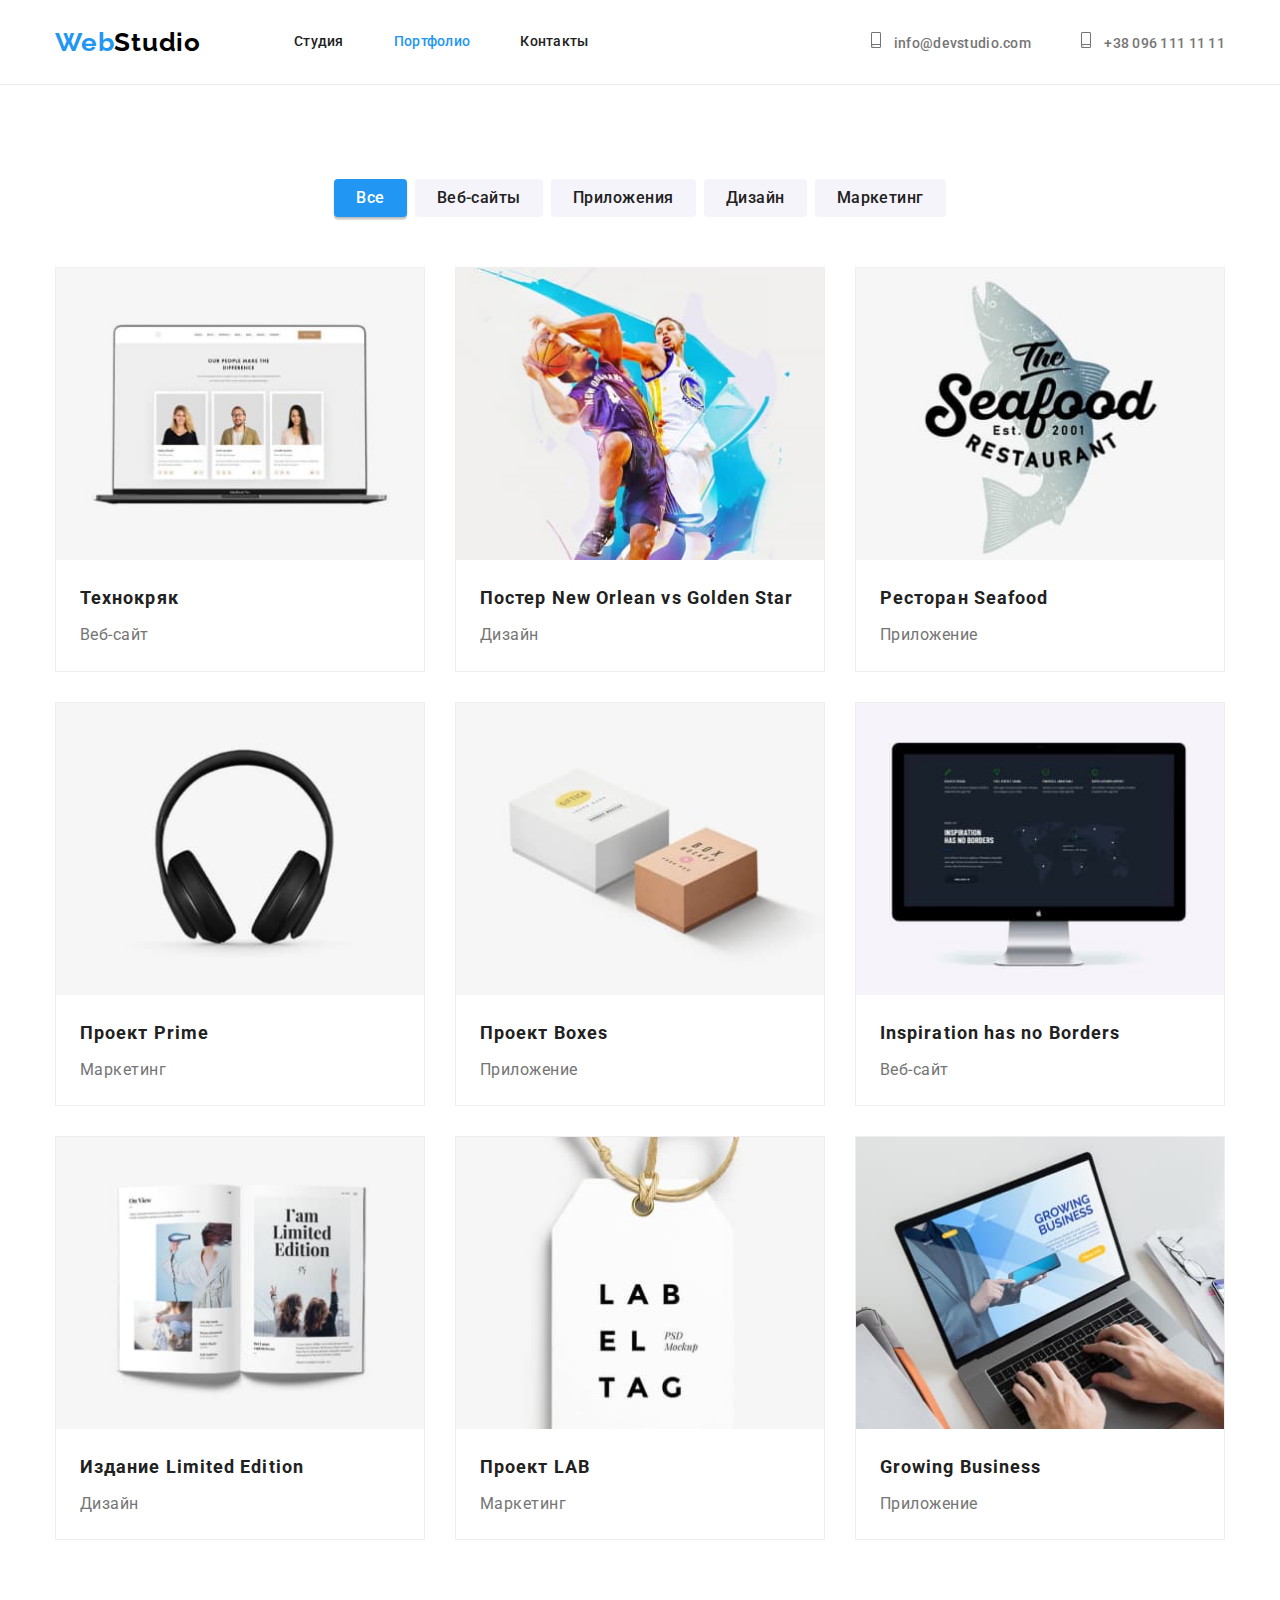
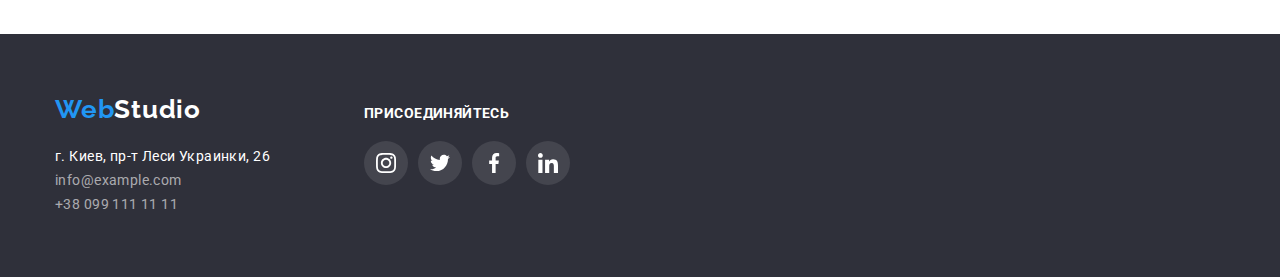
==== portfolio.html @ c4a21d58 "Initial commit" ====
<!DOCTYPE html>
<html lang="ru">
  <head>
    <meta charset="UTF-8" />
    <meta http-equiv="X-UA-Compatible" content="IE=edge" />
    <meta name="viewport" content="width=device-width, initial-scale=1.0" />
    <title>Портфолио</title>
    <link rel="preconnect" href="https://fonts.googleapis.com" />
    <link rel="preconnect" href="https://fonts.gstatic.com" crossorigin />
    <link
      href="https://fonts.googleapis.com/css2?family=Raleway:wght@700&family=Roboto:wght@400;500;700;900&display=swap"
      rel="stylesheet"
    />
    <link
      rel="stylesheet"
      href="https://cdn.jsdelivr.net/npm/modern-normalize@1.1.0/modern-normalize.min.css"
    />
    <link rel="stylesheet" href="./css/styles.css" />
  </head>
  <body>
    <header class="header">
      <div class="container">
        <!--Верхняя линия-->
        <a
          class="logo link"
          href="./index.html"
          aria-label="Логотип сайта"
          lang="en"
          >Web<span class="logo-dark">Studio</span>
        </a>
        <!--Навигация-->
        <nav class="nav">
          <ul class="nav-list list">
            <li class="nav-item">
              <a class="nav-link link" href="./index.html">Студия</a>
            </li>
            <li class="nav-item">
              <a class="nav-link current link" href="./portfolio.html"
                >Портфолио</a
              >
            </li>
            <li class="nav-item">
              <a class="nav-link link" href="">Контакты</a>
            </li>
          </ul>
        </nav>
        <!--tel+e-mail-->
        <div class="contacts">
          <ul class="contact-list list">
            <li class="contact-item">
              <a class="contact-link link" href="mailto:info@devstudio.com">
                <svg class="icon-smartphone" width="10" height="16">
                  <use href="./images/icons.svg#icon-smartphone"></use>
                </svg>
                info@devstudio.com</a
              >
            </li>
            <li class="contact-item">
              <a class="contact-link link" href="tel:+380961111111">
                <svg class="icon-smartphone" width="10" height="16">
                  <use href="./images/icons.svg#icon-smartphone"></use>
                </svg>
                +38 096 111 11 11</a
              >
            </li>
          </ul>
        </div>
      </div>
    </header>

    <main>
      <!--Наши проекты-->
      <section class="btn-filter">
        <div class="container">
          <h1 class="btn-title" hidden>Наши проекты</h1>
          <div class="nav-btn">
            <!--Кнопки фильтров списка проектов-->
            <ul class="btn-list list">
              <li class="btn-item">
                <button class="btn-text current" type="button">Все</button>
              </li>
              <li class="btn-item">
                <button class="btn-text" type="button">Веб-сайты</button>
              </li>
              <li class="btn-item">
                <button class="btn-text" type="button">Приложения</button>
              </li>
              <li class="btn-item">
                <button class="btn-text" type="button">Дизайн</button>
              </li>
              <li class="btn-item">
                <button class="btn-text" type="button">Маркетинг</button>
              </li>
            </ul>
          </div>

          <!--Галерея проектов-->
          <ul class="gallery-list list">
            <li class="gallery-item">
              <a class="gallery-link link" href="#">
                <img
                  src="./images/our-project/tehnokryak.jpg"
                  alt="Интерфейс сайта"
                  width="370"
                  height="294"
                />
                <div class="gallery-content">
                  <h2 class="gallery-title">Технокряк</h2>
                  <p class="gallery-text">Веб-сайт</p>
                </div>
              </a>
            </li>
            <li class="gallery-item">
              <a class="gallery-link link" href="#">
                <img
                  src="./images/our-project/poster-no-gs.jpg"
                  alt="Баскетболисты"
                  width="370"
                  height="294"
                />
                <div class="gallery-content">
                  <h2 class="gallery-title">
                    Постер New Orlean vs Golden Star
                  </h2>
                  <p class="gallery-text">Дизайн</p>
                </div>
              </a>
            </li>
            <li class="gallery-item">
              <a class="gallery-link link" href="#">
                <img
                  src="./images/our-project/seafood.jpg"
                  alt="Интерфейс приложения"
                  width="370"
                  height="294"
                />
                <div class="gallery-content">
                  <h2 class="gallery-title">Ресторан Seafood</h2>
                  <p class="gallery-text">Приложение</p>
                </div>
              </a>
            </li>
            <li class="gallery-item">
              <a class="gallery-link link" href="#">
                <img
                  src="./images/our-project/project-prime.jpg"
                  alt="Наушники"
                  width="370"
                  height="294"
                />
                <div class="gallery-content">
                  <h2 class="gallery-title">Проект Prime</h2>
                  <p class="gallery-text">Маркетинг</p>
                </div>
              </a>
            </li>
            <li class="gallery-item">
              <a class="gallery-link link" href="#">
                <img
                  src="./images/our-project/project-boxes.jpg"
                  alt="Коробки"
                  width="370"
                  height="294"
                />
                <div class="gallery-content">
                  <h2 class="gallery-title">Проект Boxes</h2>
                  <p class="gallery-text">Приложение</p>
                </div>
              </a>
            </li>
            <li class="gallery-item">
              <a class="gallery-link link" href="#">
                <img
                  src="./images/our-project/inspitation.jpg"
                  alt="Интерфейс сайта"
                  width="370"
                  height="294"
                />
                <div class="gallery-content">
                  <h2 class="gallery-title">Inspiration has no Borders</h2>
                  <p class="gallery-text">Веб-сайт</p>
                </div>
              </a>
            </li>
            <li class="gallery-item">
              <a class="gallery-link link" href="#">
                <img
                  src="./images/our-project/limited-publish.jpg"
                  alt="Журнал"
                  width="370"
                  height="294"
                />
                <div class="gallery-content">
                  <h2 class="gallery-title">Издание Limited Edition</h2>
                  <p class="gallery-text">Дизайн</p>
                </div>
              </a>
            </li>
            <li class="gallery-item">
              <a class="gallery-link link" href="#">
                <img
                  src="./images/our-project/project-lab.jpg"
                  alt="Бирка"
                  width="370"
                  height="294"
                />
                <div class="gallery-content">
                  <h2 class="gallery-title">Проект LAB</h2>
                  <p class="gallery-text">Маркетинг</p>
                </div>
              </a>
            </li>
            <li class="gallery-item">
              <a class="gallery-link link" href="#">
                <img
                  src="./images/our-project/growing-app.jpg"
                  alt="Ноутбук"
                  width="370"
                  height="294"
                />
                <div class="gallery-content">
                  <h2 class="gallery-title">Growing Business</h2>
                  <p class="gallery-text">Приложение</p>
                </div>
              </a>
            </li>
          </ul>
        </div>
      </section>
    </main>

    <!--Подвал, контакты-->
    <footer class="footer">
      <!--Лого-->
      <div class="container">
        <div class="logo-box">
          <a
            class="logo link logo-footer"
            href="./index.html"
            aria-label="Логотип сайта"
            lang="en"
            >Web<span class="logo-light">Studio</span>
          </a>
          <address class="address">
            <ul class="list">
              <li>
                <a
                  class="address-text"
                  target="_blank"
                  href="https://goo.gl/maps/DQ1r9ML3YU5eXVheA"
                  >г. Киев, пр-т Леси Украинки, 26</a
                >
              </li>
              <li>
                <a class="address-link link" href="mailto:info@example.com"
                  >info@example.com</a
                >
              </li>
              <li>
                <a class="address-link link" href="tel:+380991111111"
                  >+38 099 111 11 11</a
                >
              </li>
            </ul>
          </address>
        </div>
        <div class="join-box">
          <h3 class="join-title">присоединяйтесь</h3>
          <ul class="join-list list">
            <li class="join-item">
              <a href="#" class="join-link link">
                <svg class="join-icon" width="20" height="20">
                  <use href="./images/icons.svg#icon-instagram"></use>
                </svg>
              </a>
            </li>
            <li class="join-item">
              <a href="#" class="join-link link">
                <svg class="join-icon" width="20" height="20">
                  <use href="./images/icons.svg#icon-twitter"></use>
                </svg>
              </a>
            </li>
            <li class="join-item">
              <a href="#" class="join-link link">
                <svg class="join-icon" width="20" height="20">
                  <use href="./images/icons.svg#icon-facebook"></use>
                </svg>
              </a>
            </li>
            <li class="join-item">
              <a href="#" class="join-link link">
                <svg class="join-icon" width="20" height="20">
                  <use href="./images/icons.svg#icon-linkedin"></use>
                </svg>
              </a>
            </li>
          </ul>
        </div>
      </div>
    </footer>
  </body>
</html>
---- css/styles.css ----
:root {
  --main-font: "Roboto", sans-serif;
  --secondary-font: "Raleway", sans-serif;

  /*Text colors */
  --accent-color: #2196f3;
  --main-text-color: #757575;
  --secondary-text-color: #212121;
  --third-color: #ffffff;

  /*Background colors */
  --main-bg-color: #ffffff;
  --secondary-bg-color: #f5f4fa;
  --dark-bg-color: #2f303a;
  --hero-btn-hover: #188ce8;
  --gallery-item-border: #eeeeee;
  --main-icon-color: #afb1b8;
}

body {
  color: var(--main-text-color);
  font-family: var(--main-font);
  font-size: 14px;
  letter-spacing: 0.03em;
}

h1,
h2,
h3,
h4,
h5,
h6,
p,
ul {
  margin: 0;
  padding: 0;
}

img {
  display: block;
  max-width: 100%;
  height: auto;
}

.link {
  text-decoration: none;
  color: currentColor;
}
.link:hover,
.link:focus {
  color: var(--accent-color);
}
.list {
  list-style: none;
}

/* ---Студия---*/
.services-title,
.team-title,
.clients-title {
  font-weight: 700;
  font-size: 36px;
  line-height: 1.17;
  text-align: center;
  letter-spacing: 0.03em;
  color: var(--secondary-text-color);
}

.container {
  margin-left: auto;
  margin-right: auto;
  width: 1200px;
  padding: 0 15px;
  /* outline: 2px solid tomato; */
}

/* Хедер */
.header {
  background-color: var(--main-bg-color);
  border-bottom: 1px solid #ececec;
}

.header > .container {
  display: flex;
  align-items: center;
}
.logo {
  font-family: var(--secondary-font);
  font-weight: 700;
  font-size: 26px;
  line-height: 1.19;
  letter-spacing: 0.03em;
  color: var(--accent-color);

  margin-right: 93px;
}
.logo-dark {
  color: #000000;
}

/* Навигация */
.nav-link,
.contact-link {
  display: block;
  padding: 32px 0;

  font-weight: 500;
  font-size: 14px;
  line-height: 1.14;
  letter-spacing: 0.02em;
}
.nav-link {
  color: var(--secondary-text-color);
}
.nav-link.current {
  color: var(--accent-color);
}
.nav-list {
  display: flex;
  align-items: center;
}
.nav-item {
  margin-right: 50px;
}
.nav-item:last-child {
  margin-right: 0;
}
.contacts {
  display: flex;
  align-items: center;
  margin-left: auto;
}
.contact-link {
  color: var(--main-text-color);
}
.contact-list {
  display: flex;
  align-items: center;
}
.contact-item {
  margin-right: 50px;
}
.contact-item:last-child {
  margin-right: 0;
}
.icon-mail,
.icon-smartphone {
  margin-right: 10px;
  fill: currentColor;
}
.icon-mail:hover,
.icon-smartphone:hover {
  fill: currentColor;
}

/* Секция Герой */
.hero {
  padding-top: 200px;
  padding-bottom: 200px;
  text-align: center;
  /* background-color: var(--dark-bg-color); */
  background-image: linear-gradient(
      to right,
      rgba(47, 48, 58, 0.4),
      rgba(47, 48, 58, 0.4)
    ),
    url(../images/hero/hero-bg.jpg);
  background-repeat: no-repeat;
  background-position: center;
  max-width: 1600px;
  height: 600px;
  margin-left: auto;
  margin-right: auto;
}
.hero-title {
  width: 696px;
  align-items: center;
  margin-left: auto;
  margin-right: auto;
  margin-bottom: 30px;
  font-weight: 900;
  font-size: 44px;
  line-height: 1.36;
  letter-spacing: 0.06em;
  text-transform: uppercase;
  color: var(--third-color);
}
.hero-btn {
  padding: 10px 32px;
  font-weight: 700;
  font-size: 16px;
  line-height: 1.88;
  border-radius: 4px;
  letter-spacing: 0.06em;
  color: var(--third-color);
  background-color: var(--accent-color);
}
.hero-btn:hover,
.hero-btn:focus {
  color: var(--third-color);
  background-color: var(--hero-btn-hover);
}

/* Особености */ /* Чем мы занимаемся */
.features-list,
.services-list {
  display: flex;
  align-items: center;
  margin-left: auto;
}
.features-item {
  margin-right: 30px;
  width: 270px;
}
.features-item:last-child {
  margin-right: 0;
}
.features {
  padding-top: 94px;
  padding-bottom: 94px;
  background-color: var(--main-bg-color);
}

.features-item-title {
  margin-bottom: 10px;
  font-weight: 700;
  font-size: 14px;
  line-height: 1.14;
  letter-spacing: 0.03em;
  text-transform: uppercase;
  color: var(--secondary-text-color);
}
.features-text {
  font-weight: 400;
  font-size: 14px;
  line-height: 1.71;
  letter-spacing: 0.03em;
  color: var(--main-text-color);
}
.features-box {
  display: flex;
  width: 270px;
  height: 120px;
  background-color: var(--secondary-bg-color);
  align-items: center;
  justify-content: center;
  border-radius: 4px;
  margin-bottom: 30px;
}
.services {
  padding-bottom: 94px;
  background-color: var(--main-bg-color);
}
.services-title {
  margin-bottom: 50px;
}
.services-item {
  margin-right: 30px;
}
.services-item:last-child {
  margin-right: 0;
}
/* Наша команда */
.team {
  padding: 94px 0;
  background-color: var(--secondary-bg-color);
}
.team-title {
  margin-bottom: 50px;
}
.team-list {
  display: flex;
  align-items: center;
}
.team-item {
  margin-right: 30px;
  background-color: var(--main-bg-color);
  box-shadow: 0px 1px 3px rgba(0, 0, 0, 0.12), 0px 1px 1px rgba(0, 0, 0, 0.14),
    0px 2px 1px rgba(0, 0, 0, 0.2);
  border-radius: 0px 0px 4px 4px;
}
.team-item:last-child {
  margin-right: 0;
}
.team-subtitle {
  margin-bottom: 10px;
  font-weight: 500;
  font-size: 16px;
  line-height: 1.19;
  text-align: center;
  letter-spacing: 0.03em;
  color: var(--secondary-text-color);
}
.team-text {
  font-weight: 400;
  font-size: 16px;
  line-height: 1.19;
  text-align: center;
  letter-spacing: 0.03em;
  color: var(--main-text-color);
  margin-bottom: 16px;
}
.team-content {
  padding-top: 30px;
  padding-bottom: 30px;
  display: flex;
  flex-direction: column;
  width: 270px;
  align-items: center;
}
.team-social-list {
  display: flex;
}
.team-social-item {
  display: flex;
  margin-right: 10px;
}
.team-social-item:last-child {
  margin-right: 0;
}
.team-social-link {
  width: 44px;
  height: 44px;
  fill: var(--main-icon-color);
  display: flex;
  border-radius: 50%;
  align-items: center;
  justify-content: center;
}
.team-social-link:hover,
.team-social-link:focus {
  background-color: var(--accent-color);
  fill: var(--main-bg-color);
}
/* Секция "Наши клиенты" */
.clients {
  padding: 94px 0;
}
.clients-title {
  margin-bottom: 50px;
}
.clients-list {
  display: flex;
}
.clients-item {
  display: flex;
  margin-right: 30px;
}
.clients-item:last-child {
  margin-right: 0;
}
.clients-link {
  display: flex;
  width: 170px;
  height: 92px;
  border: 1px solid var(--main-icon-color);
  align-items: center;
  justify-content: center;
  fill: var(--main-icon-color);
  border-radius: 4px;
}
.clients-link:hover,
.clients-link:focus {
  border: 1px solid var(--accent-color);
  fill: var(--accent-color);
}
/* Подвал */
.footer {
  padding: 60px 0;
  background-color: var(--dark-bg-color);
  box-sizing: border-box;
}
.footer > .container {
  display: flex;
  justify-content: flex-start;
  align-items: baseline;
}
.logo-box {
  margin-right: 70px;
  display: flex;
  flex-direction: column;
}
.logo-light {
  color: var(--third-color);
}
.logo-footer {
  margin-bottom: 20px;
}
.address {
  font-style: normal;
  display: flex;
  flex-direction: column;
}
.address-text {
  margin-bottom: 9px;
  font-weight: 400;
  font-size: 14px;
  line-height: 1.71;
  letter-spacing: 0.03em;
  color: var(--third-color);
  text-decoration: none;
}
.address-link {
  margin-bottom: 9px;
  font-weight: 400;
  font-size: 14px;
  line-height: 1.71;
  letter-spacing: 0.03em;
  color: rgba(255, 255, 255, 0.6);
}
.address-link:last-child {
  margin-bottom: 0;
}
.join-box {
  display: flex;
  flex-direction: column;
}
.join-title {
  display: flex;
  margin-bottom: 20px;
  font-weight: 700;
  font-size: 14px;
  line-height: 16px;
  letter-spacing: 0.03em;
  text-transform: uppercase;
  color: var(--third-color);
}
.join-list {
  display: flex;
}
.join-item {
  display: flex;
  margin-right: 10px;
}
.join-item:last-child {
  margin-right: 0;
}
.join-link {
  width: 44px;
  height: 44px;
  fill: var(--main-bg-color);
  display: flex;
  border-radius: 50%;
  align-items: center;
  justify-content: center;
  background: rgba(255, 255, 255, 0.1);
}
.join-link:hover,
.join-link:focus {
  background-color: var(--accent-color);
  fill: var(--main-bg-color);
}

/* ---Портфолио---*/

/* Фильтр */
.btn-filter {
  padding: 94px 0;
}
.btn-filter,
.btn-list,
.gallery-list {
  display: flex;
  align-items: center;
  justify-content: center;
}
.btn-list {
  margin-bottom: 50px;
}
.btn-item {
  margin-right: 8px;
}
.btn-item:last-child {
  margin-right: 0;
}

.btn-text {
  padding: 6px 22px;
  font-family: inherit;
  font-weight: 500;
  font-size: 16px;
  line-height: 1.63;
  text-align: center;
  letter-spacing: 0.03em;
  color: var(--secondary-text-color);
  background-color: var(--secondary-bg-color);
  border: none;
  border-radius: 4px;
}

.btn-text.current,
.btn-text:hover,
.btn.text:focus {
  color: var(--third-color);
  background-color: var(--accent-color);
  box-shadow: 0px 3px 1px rgba(0, 0, 0, 0.1), 0px 1px 2px rgba(0, 0, 0, 0.08),
    0px 2px 2px rgba(0, 0, 0, 0.12);
}

/* Галерея проектов */
.gallery-list {
  display: flex;
  flex-wrap: wrap;
}
.gallery-item {
  display: flex;
  margin-right: 30px;
  margin-bottom: 30px;
}
.gallery-item:nth-child(3n) {
  margin-right: 0;
}
.gallery-item:nth-child(n + 7) {
  margin-bottom: 0;
}
.gallery-link {
  width: 370px;
  border: 1px solid var(--gallery-item-border);
}
.gallery-link:hover,
.gallery-link:focus {
  box-shadow: 0px 1px 1px rgba(0, 0, 0, 0.12), 0px 4px 4px rgba(0, 0, 0, 0.06),
    1px 4px 6px rgba(0, 0, 0, 0.16);
}
.gallery-title {
  margin-bottom: 4px;
  font-weight: 700;
  font-size: 18px;
  line-height: 2;
  letter-spacing: 0.06em;
  color: var(--secondary-text-color);
}
.gallery-text {
  font-weight: 400;
  font-size: 16px;
  line-height: 1.88;
  letter-spacing: 0.03em;
  color: var(--main-text-color);
}
.gallery-content {
  padding: 20px 24px;
}
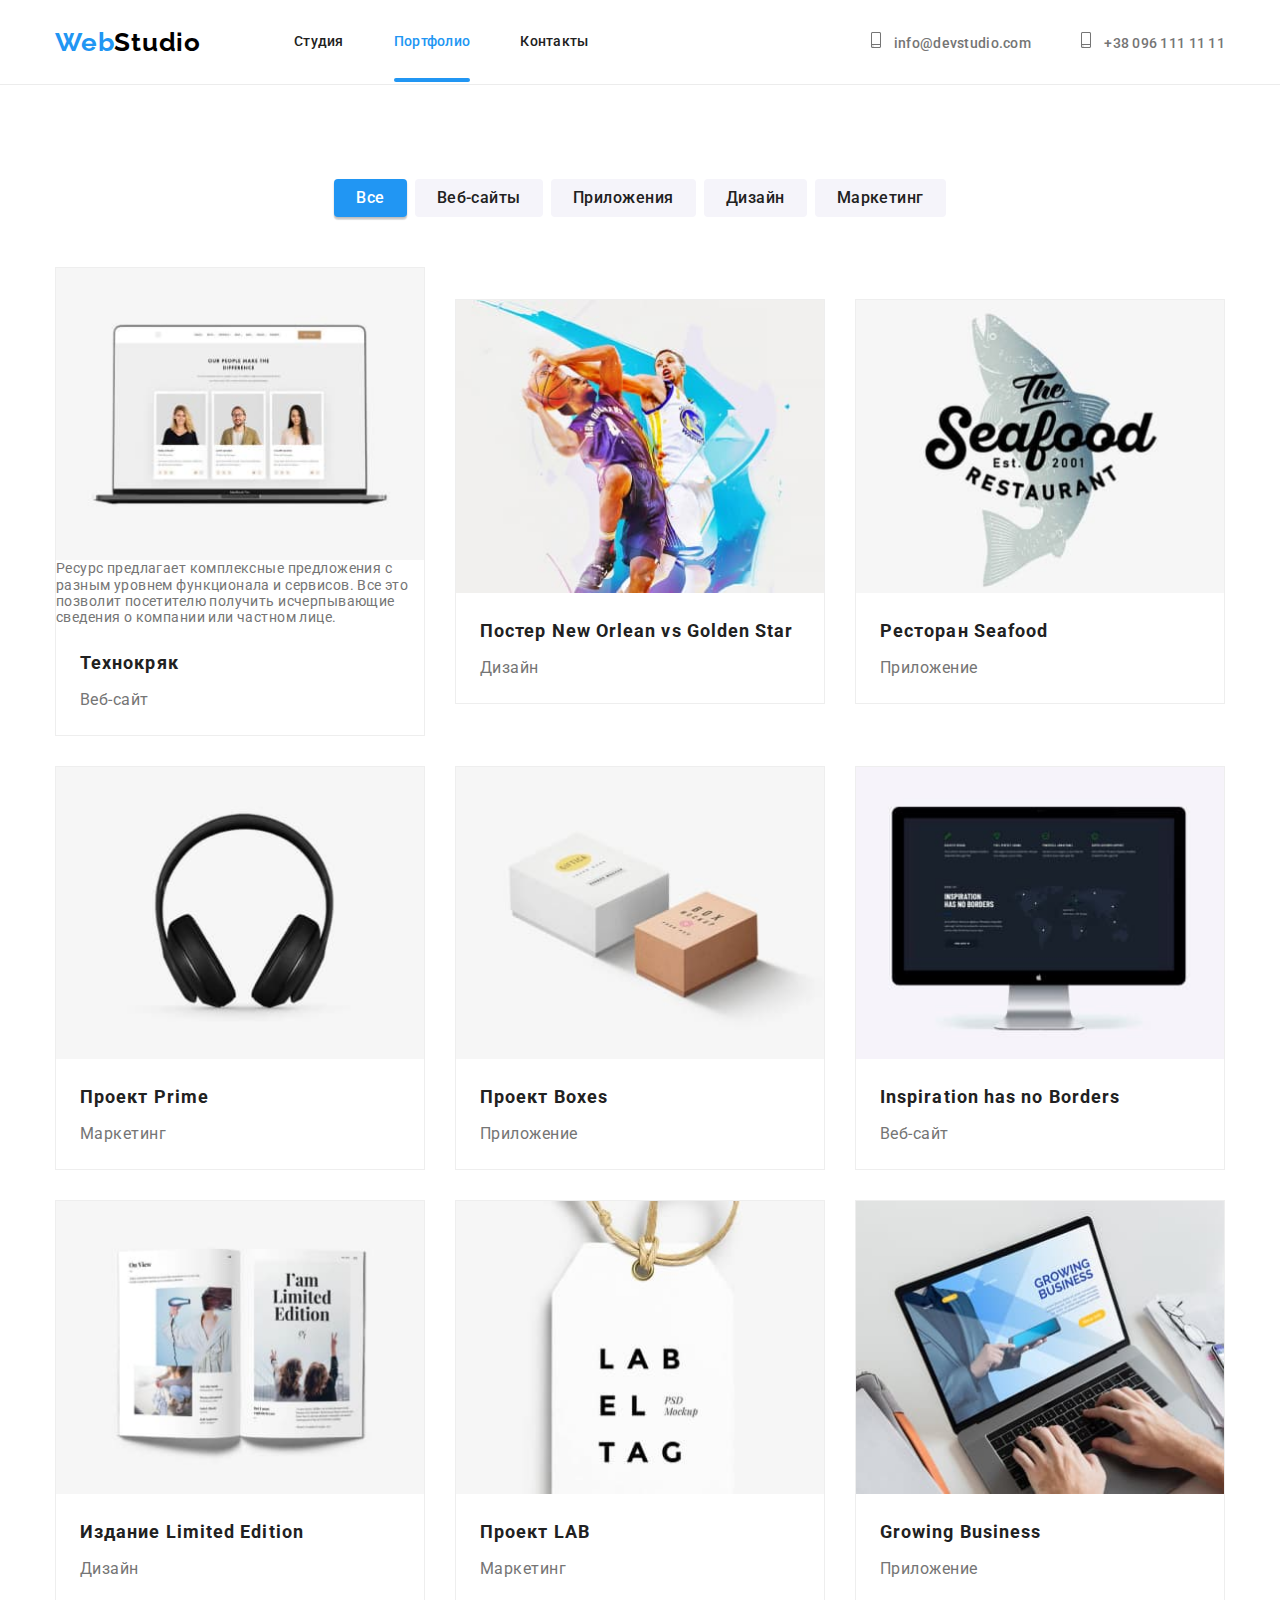
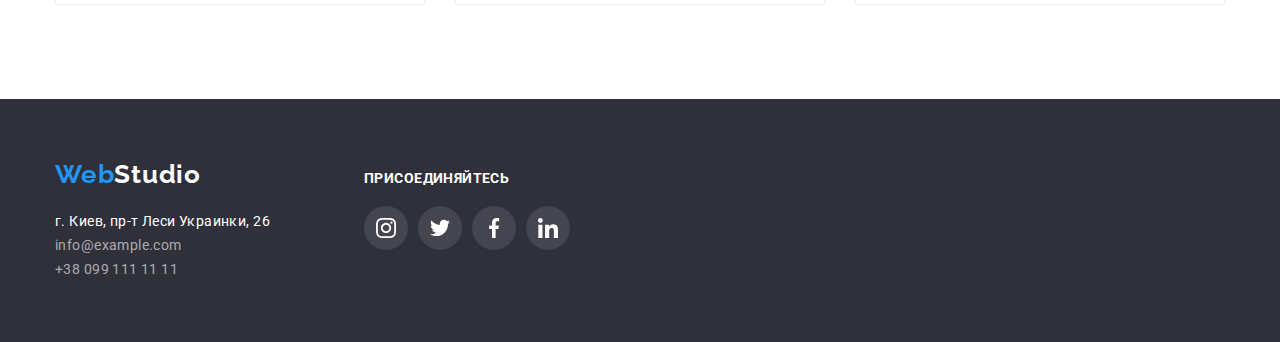
==== commit 1784d268: "changes" ====
--- a/portfolio.html
+++ b/portfolio.html
@@ -104,6 +104,11 @@
                   width="370"
                   height="294"
                 />
+                <p class="gallery-description">
+                  Ресурс предлагает комплексные предложения с разным уровнем
+                  функционала и сервисов. Все это позволит посетителю получить
+                  исчерпывающие сведения о компании или частном лице.
+                </p>
                 <div class="gallery-content">
                   <h2 class="gallery-title">Технокряк</h2>
                   <p class="gallery-text">Веб-сайт</p>
--- a/css/styles.css
+++ b/css/styles.css
@@ -110,10 +110,22 @@
   letter-spacing: 0.02em;
 }
 .nav-link {
+  position: relative;
   color: var(--secondary-text-color);
 }
 .nav-link.current {
   color: var(--accent-color);
+}
+.nav-link.current::after {
+  position: absolute;
+  bottom: 0;
+  left: 0;
+  content: "";
+  display: block;
+  width: 100%;
+  height: 4px;
+  background: var(--accent-color);
+  border-radius: 2px;
 }
 .nav-list {
   display: flex;
@@ -255,10 +267,28 @@
   margin-bottom: 50px;
 }
 .services-item {
+  position: relative;
   margin-right: 30px;
 }
 .services-item:last-child {
   margin-right: 0;
+}
+.service-description {
+  position: absolute;
+  left: 0;
+  bottom: 0;
+  display: block;
+  width: 100%;
+  padding-top: 27px;
+  padding-bottom: 27px;
+  font-weight: 700;
+  font-size: 14px;
+  line-height: 16px;
+  text-align: center;
+  letter-spacing: 0.03em;
+  text-transform: uppercase;
+  color: var(--third-color);
+  background-color: rgba(47, 48, 58, 0.8);
 }
 /* Наша команда */
 .team {
@@ -522,6 +552,8 @@
   box-shadow: 0px 1px 1px rgba(0, 0, 0, 0.12), 0px 4px 4px rgba(0, 0, 0, 0.06),
     1px 4px 6px rgba(0, 0, 0, 0.16);
 }
+.gallery-description {
+}
 .gallery-title {
   margin-bottom: 4px;
   font-weight: 700;
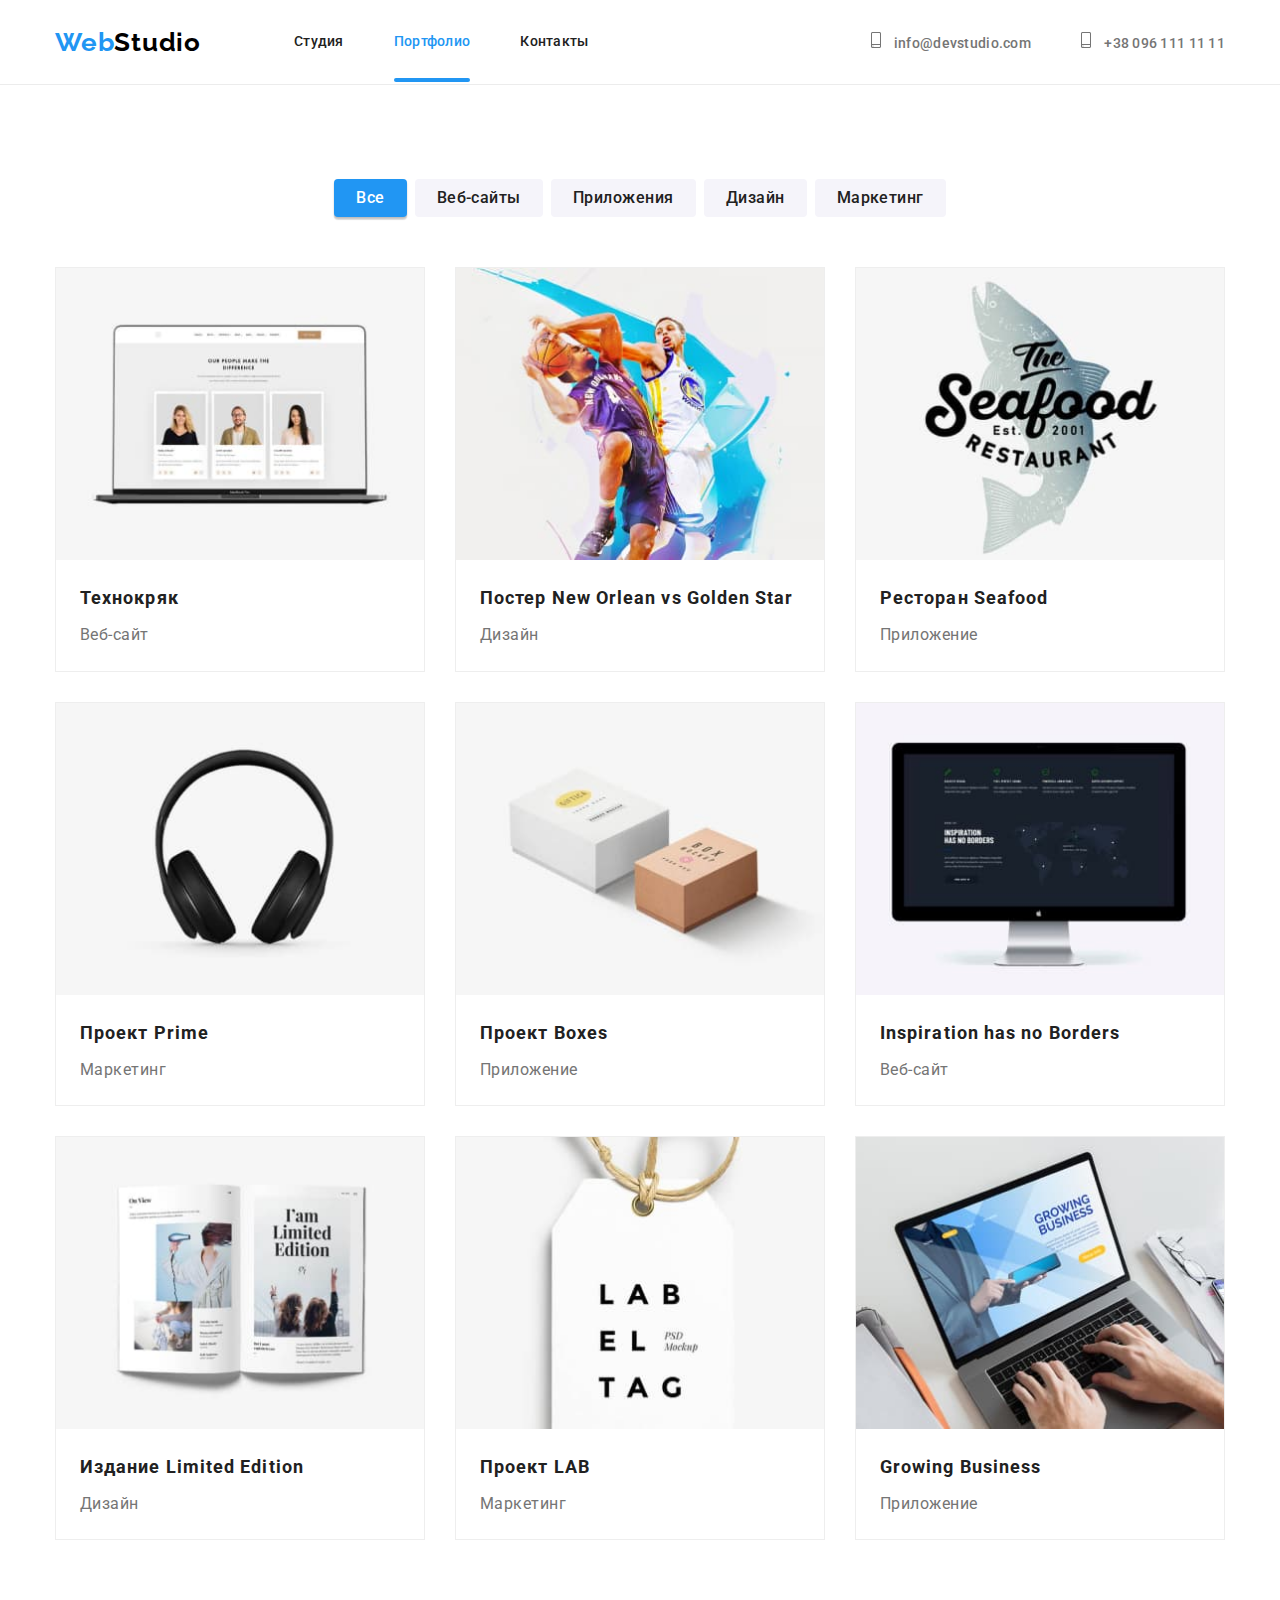
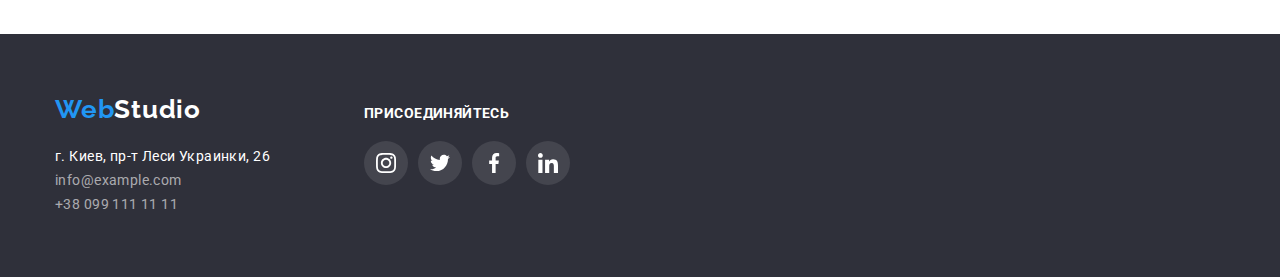
==== commit 7662c812: "add modal" ====
--- a/portfolio.html
+++ b/portfolio.html
@@ -98,17 +98,19 @@
           <ul class="gallery-list list">
             <li class="gallery-item">
               <a class="gallery-link link" href="#">
-                <img
-                  src="./images/our-project/tehnokryak.jpg"
-                  alt="Интерфейс сайта"
-                  width="370"
-                  height="294"
-                />
-                <p class="gallery-description">
-                  Ресурс предлагает комплексные предложения с разным уровнем
-                  функционала и сервисов. Все это позволит посетителю получить
-                  исчерпывающие сведения о компании или частном лице.
-                </p>
+                <div class="gallery-img-box">
+                  <img
+                    src="./images/our-project/tehnokryak.jpg"
+                    alt="Интерфейс сайта"
+                    width="370"
+                    height="294"
+                  />
+                  <p class="gallery-description">
+                    Ресурс предлагает комплексные предложения с разным уровнем
+                    функционала и сервисов. Все это позволит посетителю получить
+                    исчерпывающие сведения о компании или частном лице.
+                  </p>
+                </div>
                 <div class="gallery-content">
                   <h2 class="gallery-title">Технокряк</h2>
                   <p class="gallery-text">Веб-сайт</p>
--- a/css/styles.css
+++ b/css/styles.css
@@ -15,6 +15,8 @@
   --hero-btn-hover: #188ce8;
   --gallery-item-border: #eeeeee;
   --main-icon-color: #afb1b8;
+  --modal-backdrop: rgba(0, 0, 0, 0.2);
+  --modal-btn-bg: rgba(0, 0, 0, 0.1);
 }
 
 body {
@@ -202,17 +204,62 @@
   font-weight: 700;
   font-size: 16px;
   line-height: 1.88;
+  letter-spacing: 0.06em;
+  color: var(--third-color);
+  background-color: var(--accent-color);
+  border: none;
   border-radius: 4px;
-  letter-spacing: 0.06em;
-  color: var(--third-color);
-  background-color: var(--accent-color);
+  transition-property: color, background-color;
+  transition-duration: 250ms;
+  transition-timing-function: cubic-bezier(0.4, 0, 0.2, 1);
 }
 .hero-btn:hover,
 .hero-btn:focus {
   color: var(--third-color);
   background-color: var(--hero-btn-hover);
 }
-
+.backdrop {
+  position: fixed;
+  top: 0;
+  left: 0;
+  width: 100%;
+  height: 100%;
+  background-color: var(--modal-backdrop);
+  transition: all 250ms cubic-bezier(0.4, 0, 0.2, 1);
+  z-index: 5;
+}
+.backdrop.is-hidden {
+  visibility: hidden;
+  opacity: 0;
+  pointer-events: none;
+}
+.modal {
+  position: absolute;
+  top: 50%;
+  bottom: 50%;
+  transform: translate(-50%, -50%);
+  width: 528px;
+  height: 581px;
+  background-color: var(--main-bg-color);
+  box-shadow: 0px 1px 3px rgba(0, 0, 0, 0.12), 0px 1px 1px rgba(0, 0, 0, 0.14),
+    0px 2px 1px rgba(0, 0, 0, 0.2);
+  border-radius: 4px;
+}
+
+.btn-modal {
+  position: absolute;
+  top: 8px;
+  right: 8px;
+  display: flex;
+  align-items: center;
+  justify-content: center;
+  width: 30px;
+  height: 30px;
+  background: var(--main-bg-color);
+  border: 1px solid var(--modal-btn-bg);
+  border-radius: 50%;
+  cursor: pointer;
+}
 /* Особености */ /* Чем мы занимаемся */
 .features-list,
 .services-list {
@@ -552,7 +599,31 @@
   box-shadow: 0px 1px 1px rgba(0, 0, 0, 0.12), 0px 4px 4px rgba(0, 0, 0, 0.06),
     1px 4px 6px rgba(0, 0, 0, 0.16);
 }
+.gallery-img-box {
+  position: relative;
+  overflow: hidden;
+}
 .gallery-description {
+  position: absolute;
+  top: 0;
+  left: 0;
+  display: block;
+  width: 100%;
+  padding: 63px 24px;
+  font-weight: 400;
+  font-size: 18px;
+  line-height: 1.56;
+  letter-spacing: 0.03em;
+  color: var(--third-color);
+  background-color: rgba(33, 150, 243, 0.9);
+  transform: translateY(100%);
+  transition-property: transform;
+  transition-duration: 250ms;
+  transition-timing-function: cubic-bezier(0.4, 0, 0.2, 1);
+}
+.gallery-link:hover .gallery-description,
+.gallery-link:focus .gallery-description {
+  transform: translateY(0);
 }
 .gallery-title {
   margin-bottom: 4px;
